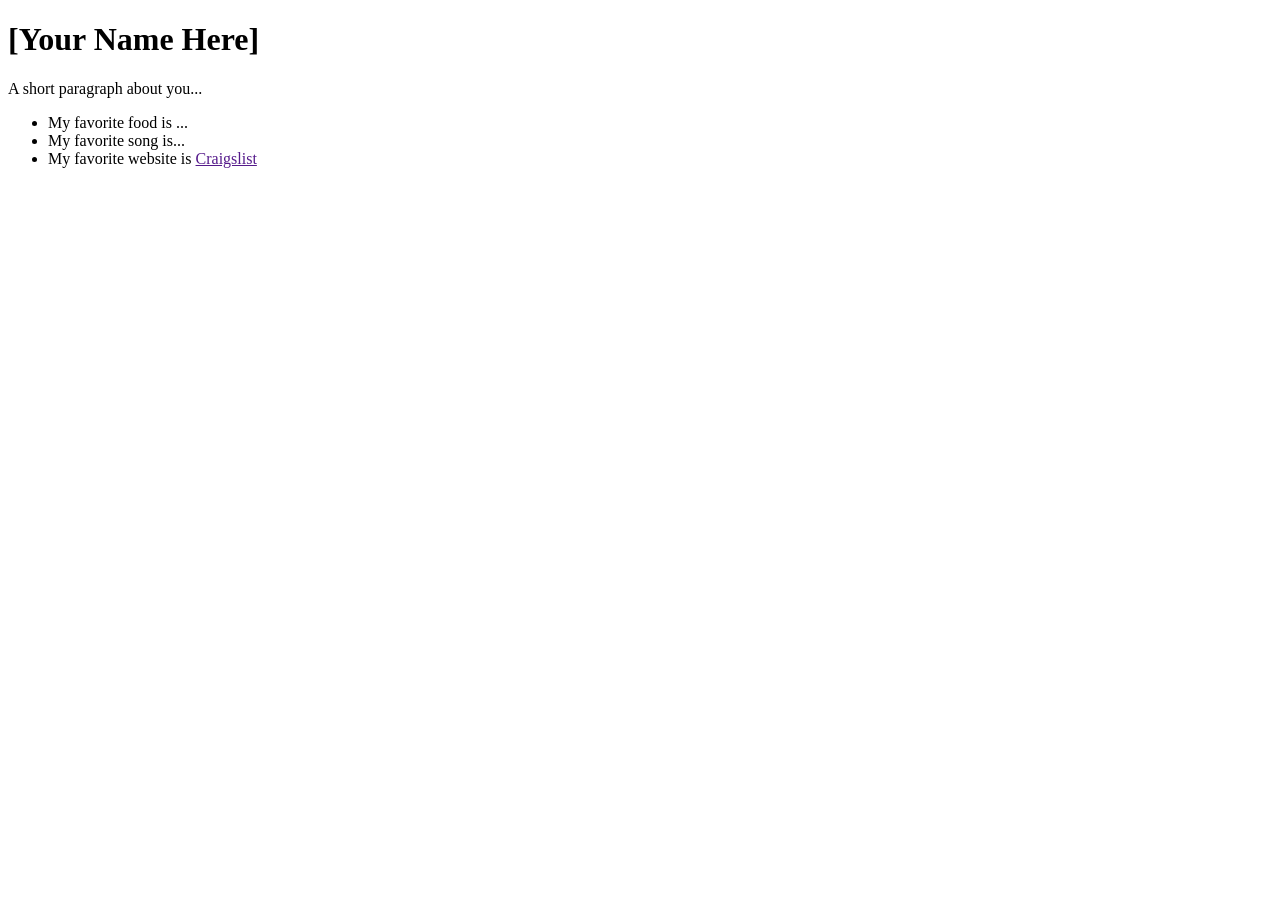
==== index.html @ bdf24e47 "Made the repository & connection to file location" ====
<!DOCTYPE html>
<html>

<head>
  <title>[your name] | UI Design Programming 1</title>
  <meta charset="utf-8" />
</head>

<body>

  <!-- this is where my code is-->
  <div id="grid">
    <div id="left-column" class="scroll">  

      <!-- my favorite pokemon -->
      <!-- <img src="https://archives.bulbagarden.net/media/upload/2/24/Spr_2c_054.png" alt="Psyduck" /> -->

      <!-- about me-->
      <h1>[Your Name Here]</h1>  
      <p class="desc">A short paragraph about you...</p>
      <ul>
        <li>My favorite food is ...</li>
        <li>My favorite song is...</li>
        <li>My favorite website is <a href="">Craigslist</a></li>
      </ul>

    </div>
  </div>
</body>
</html>
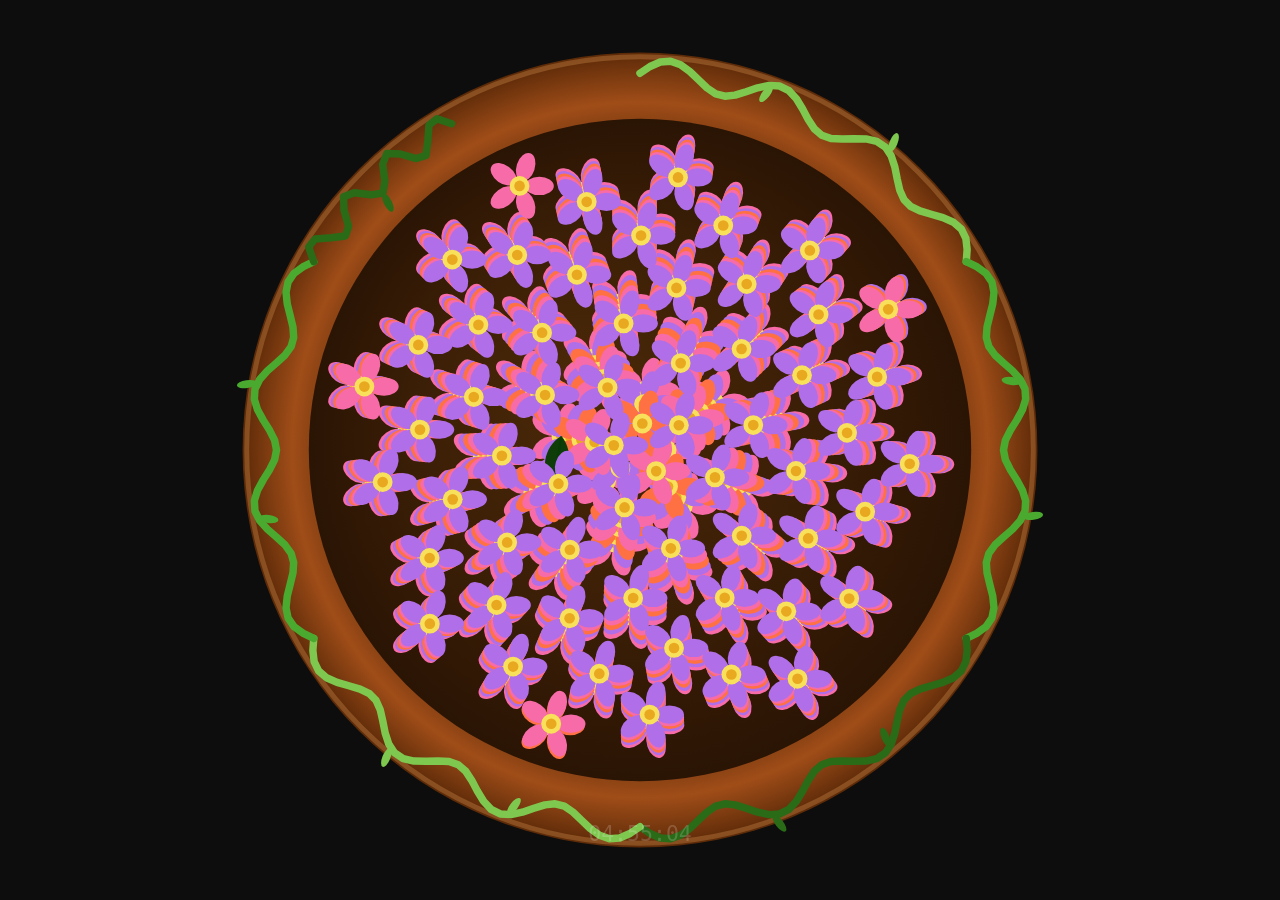
==== commit 6767f466: "Added code" ====
--- a/index.html
+++ b/index.html
@@ -3,29 +3,15 @@
 <html>
 
 <head>
-  <title>[your name] | UI Design Programming 1</title>
+  <title>Screensaver Clock | UI Design Programming 1</title>
   <meta charset="utf-8" />
+  <meta name="viewport" content="width=device-width, initial-scale=1.0">
+  <link rel="stylesheet" href="assets/style.css">
 </head>
 
 <body>
+  <canvas id="clock"></canvas>
+  <script src="assets/script.js"></script>
+</body>
 
-  <!-- this is where my code is-->
-  <div id="grid">
-    <div id="left-column" class="scroll">  
-
-      <!-- my favorite pokemon -->
-      <!-- <img src="https://archives.bulbagarden.net/media/upload/2/24/Spr_2c_054.png" alt="Psyduck" /> -->
-
-      <!-- about me-->
-      <h1>[Your Name Here]</h1>  
-      <p class="desc">A short paragraph about you...</p>
-      <ul>
-        <li>My favorite food is ...</li>
-        <li>My favorite song is...</li>
-        <li>My favorite website is <a href="">Craigslist</a></li>
-      </ul>
-
-    </div>
-  </div>
-</body>
 </html>
--- a/assets/style.css
+++ b/assets/style.css
@@ -0,0 +1,22 @@
+*, *::before, *::after {
+  margin: 0;
+  padding: 0;
+  box-sizing: border-box;
+}
+
+html, body {
+  height: 100%;
+  overflow: hidden;
+}
+
+body {
+  display: flex;
+  justify-content: center;
+  align-items: center;
+  background: #0d0d0d;
+  font-family: ui-monospace, monospace;
+}
+
+canvas {
+  display: block;
+}
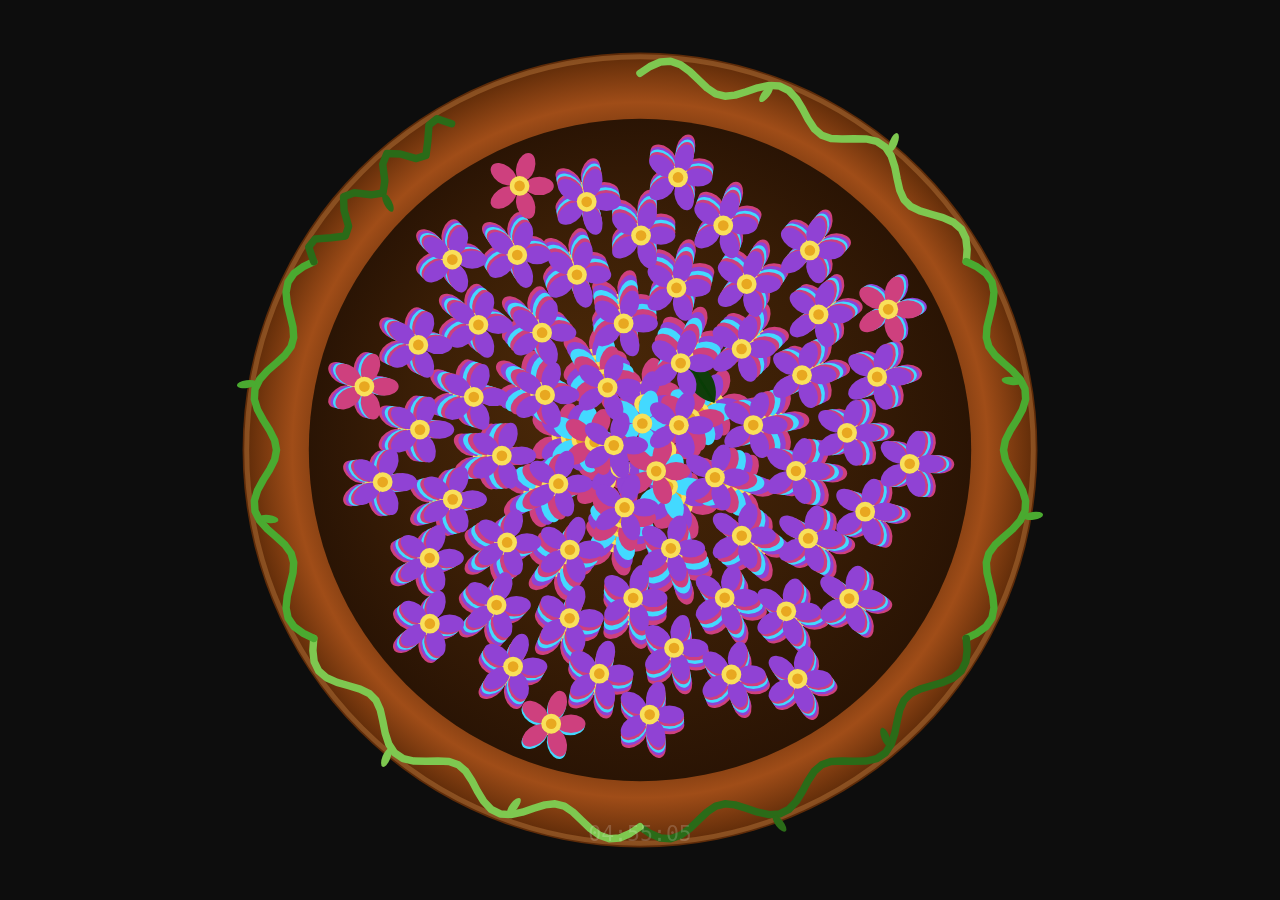
==== commit 5f028ddc: "Js" ====
--- a/index.html
+++ b/index.html
@@ -5,7 +5,7 @@
 <head>
   <title>Screensaver Clock | UI Design Programming 1</title>
   <meta charset="utf-8" />
-  <meta name="viewport" content="width=device-width, initial-scale=1.0">
+  <meta name="viewport" content="width=1080, height=1920, initial-scale=1.0">
   <link rel="stylesheet" href="assets/style.css">
 </head>
 
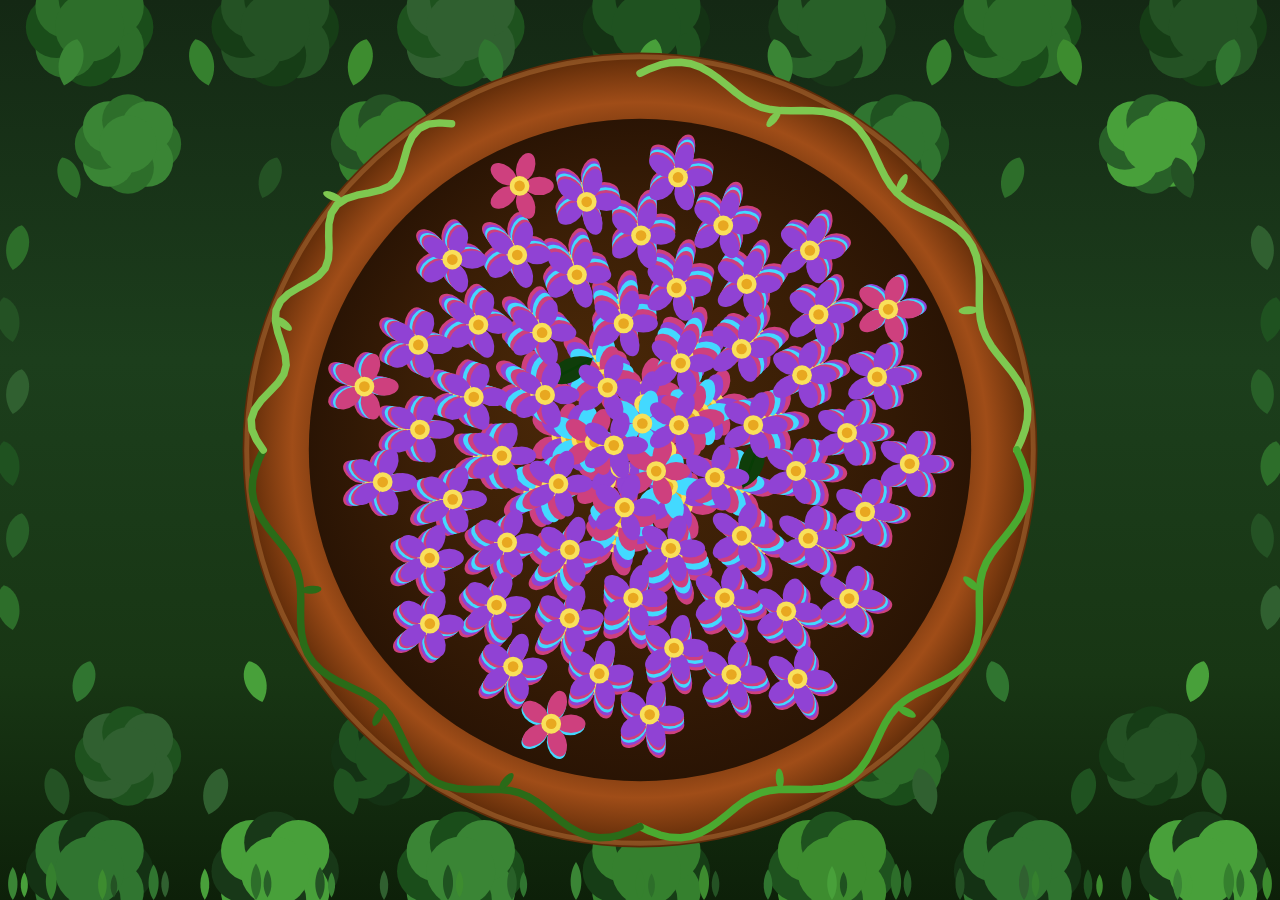
==== commit 3330bf65: "Ladybug added!" ====
--- a/index.html
+++ b/index.html
@@ -11,6 +11,7 @@
 
 <body>
   <canvas id="clock"></canvas>
+  <canvas id="bug"></canvas>
   <script src="assets/script.js"></script>
 </body>
 
--- a/assets/style.css
+++ b/assets/style.css
@@ -2,6 +2,7 @@
   margin: 0;
   padding: 0;
   box-sizing: border-box;
+  cursor: none;
 }
 
 html, body {
@@ -10,13 +11,17 @@
 }
 
 body {
-  display: flex;
-  justify-content: center;
-  align-items: center;
-  background: #0d0d0d;
+  background: #0d2009;
   font-family: ui-monospace, monospace;
 }
 
 canvas {
   display: block;
+  position: fixed;
+  top: 0;
+  left: 0;
+}
+
+#bug {
+  pointer-events: none;
 }
